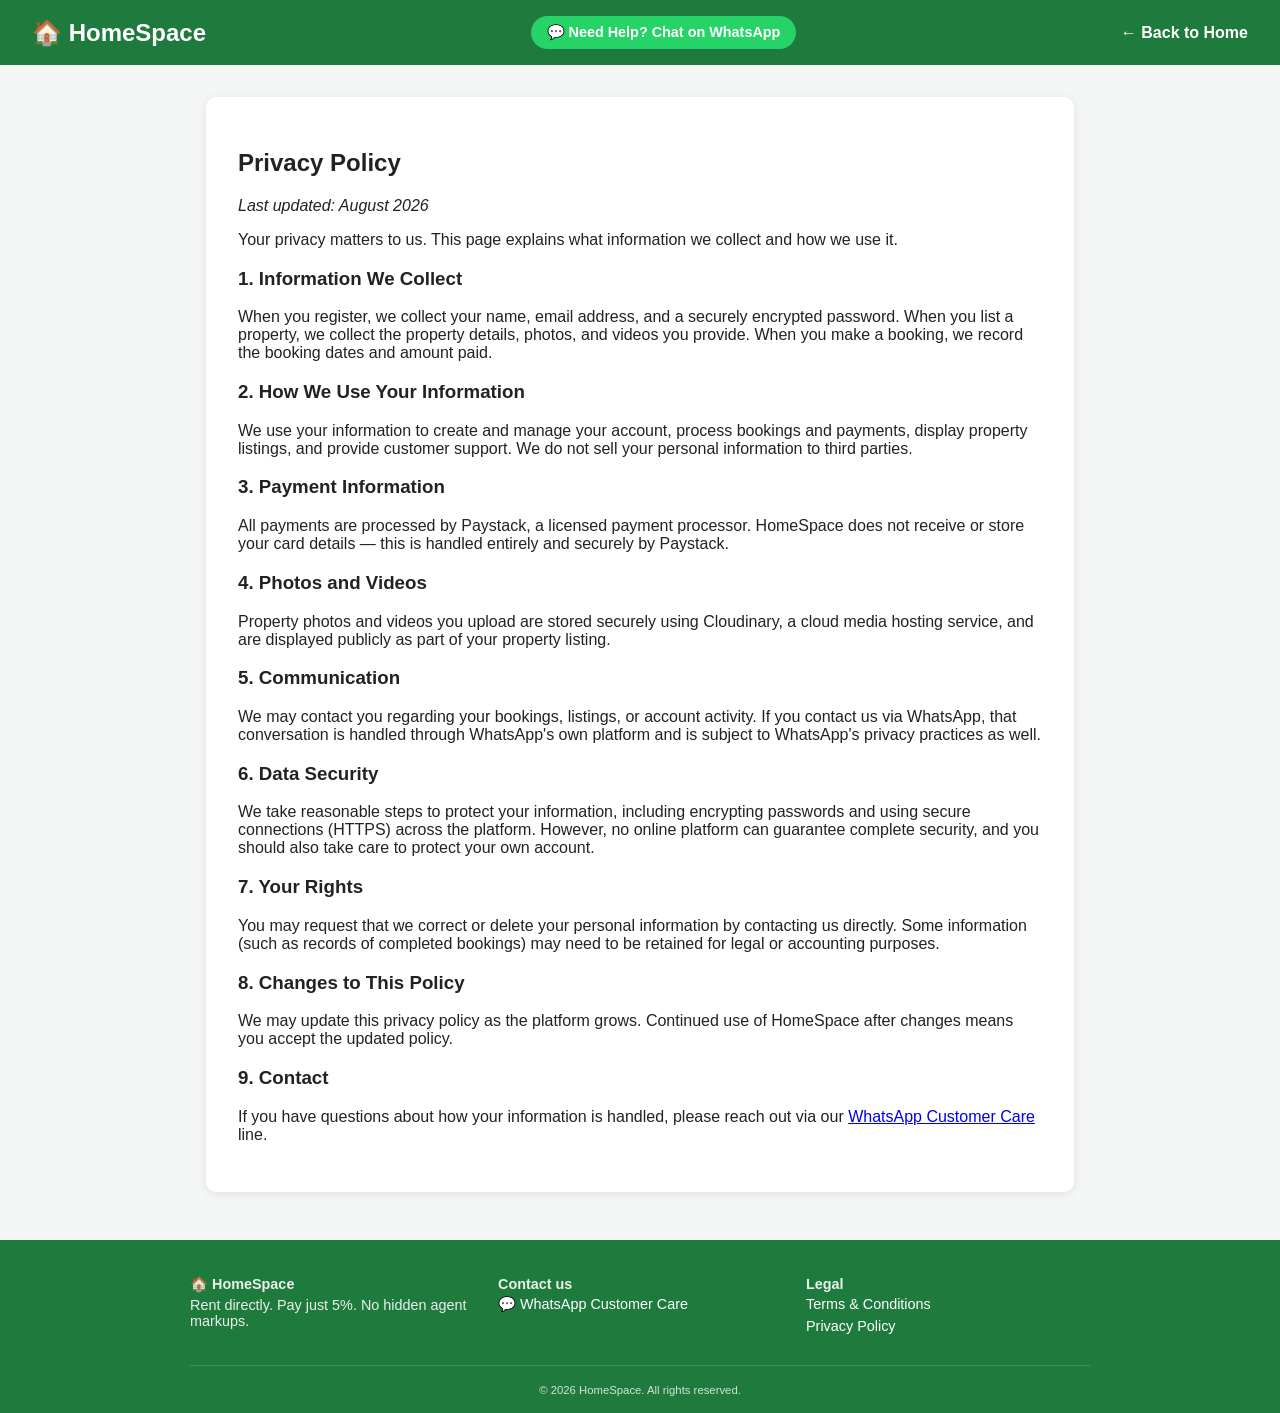
==== frontend/privacy.html @ 70b1d39e "Add privacy, terms,edit setup" ====
<!DOCTYPE html>
<html lang="en">
<head>
  <meta charset="UTF-8">
  <meta name="viewport" content="width=device-width, initial-scale=1.0">
  <title>Privacy Policy - HomeSpace</title>
  <link rel="stylesheet" href="style.css">
</head>
<body>

  <header>
    <h1>🏠 HomeSpace</h1>
    <a href="https://wa.me/2348153191672" target="_blank" class="whatsapp-help-btn">
      💬 Need Help? Chat on WhatsApp
    </a>
    <nav id="nav-auth">
      <a href="index.html" style="color: white; text-decoration: none; font-weight: 600;">← Back to Home</a>
    </nav>
  </header>

  <main>
    <section style="background: white; padding: 2rem; border-radius: 10px; box-shadow: 0 2px 8px rgba(0,0,0,0.08);">
      <h2>Privacy Policy</h2>
      <p><em>Last updated: August 2026</em></p>

      <p>Your privacy matters to us. This page explains what information we collect and how we use it.</p>

      <h3>1. Information We Collect</h3>
      <p>When you register, we collect your name, email address, and a securely encrypted password. When you list a property, we collect the property details, photos, and videos you provide. When you make a booking, we record the booking dates and amount paid.</p>

      <h3>2. How We Use Your Information</h3>
      <p>We use your information to create and manage your account, process bookings and payments, display property listings, and provide customer support. We do not sell your personal information to third parties.</p>

      <h3>3. Payment Information</h3>
      <p>All payments are processed by Paystack, a licensed payment processor. HomeSpace does not receive or store your card details — this is handled entirely and securely by Paystack.</p>

      <h3>4. Photos and Videos</h3>
      <p>Property photos and videos you upload are stored securely using Cloudinary, a cloud media hosting service, and are displayed publicly as part of your property listing.</p>

      <h3>5. Communication</h3>
      <p>We may contact you regarding your bookings, listings, or account activity. If you contact us via WhatsApp, that conversation is handled through WhatsApp's own platform and is subject to WhatsApp's privacy practices as well.</p>

      <h3>6. Data Security</h3>
      <p>We take reasonable steps to protect your information, including encrypting passwords and using secure connections (HTTPS) across the platform. However, no online platform can guarantee complete security, and you should also take care to protect your own account.</p>

      <h3>7. Your Rights</h3>
      <p>You may request that we correct or delete your personal information by contacting us directly. Some information (such as records of completed bookings) may need to be retained for legal or accounting purposes.</p>

      <h3>8. Changes to This Policy</h3>
      <p>We may update this privacy policy as the platform grows. Continued use of HomeSpace after changes means you accept the updated policy.</p>

      <h3>9. Contact</h3>
      <p>If you have questions about how your information is handled, please reach out via our <a href="https://wa.me/2348153191672" target="_blank">WhatsApp Customer Care</a> line.</p>
    </section>
  </main>

  <footer>
    <div class="footer-content">
      <div class="footer-section">
        <p class="footer-title">🏠 HomeSpace</p>
        <p>Rent directly. Pay just 5%. No hidden agent markups.</p>
      </div>
      <div class="footer-section">
        <p class="footer-title">Contact us</p>
        <a href="https://wa.me/2348153191672" target="_blank" class="footer-link">💬 WhatsApp Customer Care</a>
      </div>
      <div class="footer-section">
        <p class="footer-title">Legal</p>
        <a href="terms.html" class="footer-link">Terms & Conditions</a>
        <a href="privacy.html" class="footer-link">Privacy Policy</a>
      </div>
    </div>
    <div class="footer-bottom">
      <small>&copy; 2026 HomeSpace. All rights reserved.</small>
    </div>
  </footer>

</body>
</html>
---- frontend/style.css ----
* {
  box-sizing: border-box;
}

body {
  font-family: 'Segoe UI', Tahoma, sans-serif;
  margin: 0;
  background-color: #f4f6f5;
  color: #222;
}

header {
  background: #1f7a3d;
  color: white;
  padding: 1rem 2rem;
  display: flex;
  justify-content: space-between;
  align-items: center;
  gap: 1rem;
  flex-wrap: wrap;
}

header h1 {
  margin: 0;
  font-size: 1.5rem;
}

nav button {
  background: white;
  color: #1f7a3d;
  border: none;
  padding: 0.5rem 1rem;
  margin-left: 0.5rem;
  border-radius: 6px;
  cursor: pointer;
  font-weight: 600;
}

nav button:hover {
  background: #eee;
}

#welcome-message {
  margin-right: 1rem;
  font-weight: 500;
}

main {
  max-width: 900px;
  margin: 2rem auto;
  padding: 0 1rem;
}

.hidden {
  display: none !important;
}

.auth-section, #create-property-section {
  background: white;
  padding: 1.5rem;
  border-radius: 10px;
  box-shadow: 0 2px 8px rgba(0,0,0,0.08);
  margin-bottom: 1.5rem;
  max-width: 400px;
}

form {
  display: flex;
  flex-direction: column;
  gap: 0.75rem;
}

input, select, textarea, button[type="submit"] {
  padding: 0.6rem;
  border-radius: 6px;
  border: 1px solid #ccc;
  font-size: 1rem;
}

textarea {
  min-height: 80px;
  resize: vertical;
}

button[type="submit"] {
  background: #1f7a3d;
  color: white;
  border: none;
  font-weight: 600;
  cursor: pointer;
}

button[type="submit"]:hover {
  background: #16602e;
}

.message {
  margin-top: 0.5rem;
  font-size: 0.9rem;
}

.message.success {
  color: #1f7a3d;
}

.message.error {
  color: #c0392b;
}

.filters {
  display: flex;
  gap: 0.5rem;
  margin-bottom: 1rem;
}

.filters input {
  flex: 1;
}

.filters button {
  background: #1f7a3d;
  color: white;
  border: none;
  padding: 0.6rem 1.2rem;
  border-radius: 6px;
  cursor: pointer;
}

.properties-grid {
  display: grid;
  grid-template-columns: repeat(auto-fill, minmax(250px, 1fr));
  gap: 1rem;
}

.property-card {
  background: white;
  border-radius: 10px;
  padding: 1rem;
  box-shadow: 0 2px 8px rgba(0,0,0,0.08);
}

.property-card h3 {
  margin: 0 0 0.5rem;
  font-size: 1.1rem;
}

.property-card .location {
  color: #666;
  font-size: 0.9rem;
  margin-bottom: 0.5rem;
}

.property-card .price {
  font-weight: 700;
  color: #1f7a3d;
  margin-bottom: 0.75rem;
}

.property-card button {
  background: #1f7a3d;
  color: white;
  border: none;
  padding: 0.5rem 1rem;
  border-radius: 6px;
  cursor: pointer;
  width: 100%;
}

#admin-section {
  background: white;
  padding: 1.5rem;
  border-radius: 10px;
  box-shadow: 0 2px 8px rgba(0,0,0,0.08);
  margin-bottom: 1.5rem;
}

.admin-table {
  width: 100%;
  border-collapse: collapse;
  margin-top: 1rem;
}

.admin-table th, .admin-table td {
  text-align: left;
  padding: 0.6rem;
  border-bottom: 1px solid #eee;
  font-size: 0.9rem;
}

.admin-table th {
  background: #f4f6f5;
  font-weight: 600;
}

.admin-table button {
  background: #c0392b;
  color: white;
  border: none;
  padding: 0.4rem 0.8rem;
  border-radius: 6px;
  cursor: pointer;
  font-size: 0.85rem;
}

.admin-table button:hover {
  background: #a5281c;
}

.property-gallery {
  display: grid;
  grid-template-columns: repeat(2, 1fr);
  gap: 4px;
  margin-bottom: 0.75rem;
  border-radius: 8px;
  overflow: hidden;
}

.property-gallery img {
  width: 100%;
  height: 80px;
  object-fit: cover;
}

.video-link {
  display: inline-block;
  margin-bottom: 0.75rem;
  color: #1f7a3d;
  font-weight: 600;
  text-decoration: none;
  font-size: 0.9rem;
}

.video-link:hover {
  text-decoration: underline;
}

.whatsapp-help-btn {
  background: #25D366;
  color: white;
  padding: 0.5rem 1rem;
  border-radius: 20px;
  text-decoration: none;
  font-weight: 600;
  font-size: 0.9rem;
  white-space: nowrap;
}

.whatsapp-help-btn:hover {
  background: #1ea952;
}

.hero-banner {
  background: linear-gradient(135deg, #1f7a3d, #16602e);
  color: white;
  text-align: center;
  padding: 2rem 1rem;
}

.hero-banner h2 {
  margin: 0 0 0.5rem;
  font-size: 1.8rem;
}

.hero-banner h3 {
  margin: 0;
  font-size: 1rem;
  max-width: 500px;
  margin: 0 auto;
  opacity: 0.95;
}

.landlord-tools-grid {
  display: grid;
  grid-template-columns: 1fr;
  gap: 1rem;
  margin-bottom: 1.5rem;
}

@media (min-width: 900px) {
  .landlord-tools-grid {
    grid-template-columns: repeat(3, 1fr);
  }
}

footer {
  background: #1f7a3d;
  color: white;
  margin-top: 3rem;
  padding: 2rem 1rem 1rem;
}

.footer-content {
  max-width: 900px;
  margin: 0 auto;
  display: grid;
  grid-template-columns: 1fr;
  gap: 1.5rem;
}

@media (min-width: 700px) {
  .footer-content {
    grid-template-columns: repeat(3, 1fr);
  }
}

.footer-title {
  font-weight: 700;
  margin-bottom: 0.5rem;
}

.footer-section p {
  margin: 0.25rem 0;
  font-size: 0.9rem;
  opacity: 0.9;
}

.footer-link {
  color: white;
  text-decoration: none;
  display: block;
  margin-bottom: 0.4rem;
  font-size: 0.9rem;
}

.footer-link:hover {
  text-decoration: underline;
}

.footer-social {
  display: flex;
  flex-direction: column;
  gap: 0.3rem;
}

.footer-bottom {
  max-width: 900px;
  margin: 1.5rem auto 0;
  padding-top: 1rem;
  border-top: 1px solid rgba(255,255,255,0.2);
  text-align: center;
  font-size: 0.85rem;
  opacity: 0.8;
}

.contact-seller-btn {
  display: block;
  text-align: center;
  background: #25D366;
  color: white;
  padding: 0.6rem;
  border-radius: 6px;
  text-decoration: none;
  font-weight: 600;
  width: 100%;
}

.contact-seller-btn:hover {
  background: #1ea952;
}

.edit-btn {
  background: #f0ad4e;
  color: white;
  border: none;
  padding: 0.5rem 1rem;
  border-radius: 6px;
  cursor: pointer;
  width: 100%;
  margin-top: 0.5rem;
  font-weight: 600;
}

.edit-btn:hover {
  background: #d99a3e;
}
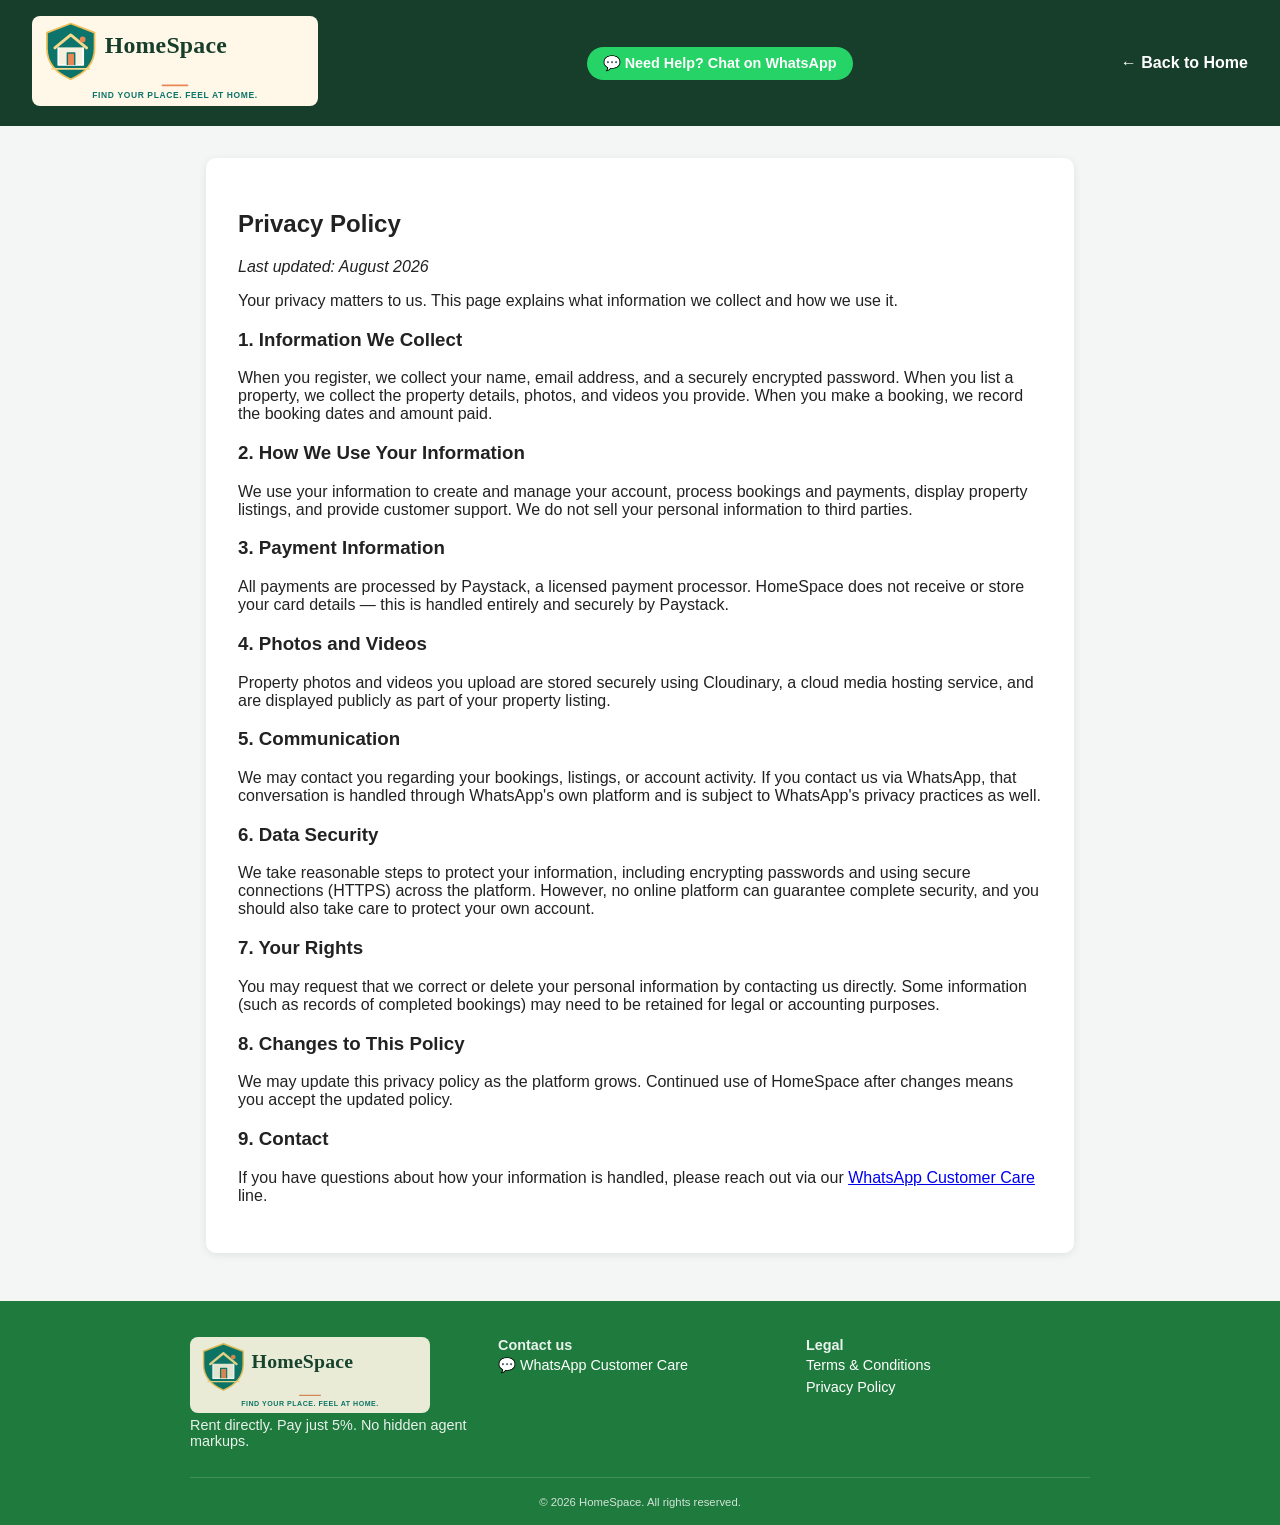
==== commit 1439a858: "all changes" ====
--- a/frontend/privacy.html
+++ b/frontend/privacy.html
@@ -5,11 +5,16 @@
   <meta name="viewport" content="width=device-width, initial-scale=1.0">
   <title>Privacy Policy - HomeSpace</title>
   <link rel="stylesheet" href="style.css">
+  <link rel="icon" href="brand-mark.svg" type="image/svg+xml">
 </head>
 <body>
 
   <header>
-    <h1>🏠 HomeSpace</h1>
+    <h1 class="brand-heading">
+      <a class="brand-link" href="/" aria-label="HomeSpace home">
+        <img class="brand-mark" src="brand-logo.svg" alt="HomeSpace — Find your place. Feel at home.">
+      </a>
+    </h1>
     <a href="https://wa.me/2348153191672" target="_blank" class="whatsapp-help-btn">
       💬 Need Help? Chat on WhatsApp
     </a>
@@ -57,7 +62,9 @@
   <footer>
     <div class="footer-content">
       <div class="footer-section">
-        <p class="footer-title">🏠 HomeSpace</p>
+        <p class="footer-title footer-brand">
+          <img class="brand-mark" src="brand-logo.svg" alt="HomeSpace — Find your place. Feel at home.">
+        </p>
         <p>Rent directly. Pay just 5%. No hidden agent markups.</p>
       </div>
       <div class="footer-section">
--- a/frontend/style.css
+++ b/frontend/style.css
@@ -10,7 +10,7 @@
 }
 
 header {
-  background: #1f7a3d;
+  background: #173d2b;
   color: white;
   padding: 1rem 2rem;
   display: flex;
@@ -22,7 +22,36 @@
 
 header h1 {
   margin: 0;
-  font-size: 1.5rem;
+  font-size: 1.65rem;
+}
+
+.brand-link {
+  display: inline-flex;
+  align-items: center;
+  padding: 0.2rem 0.45rem;
+  border-radius: 8px;
+  background: #fff8e8;
+  color: inherit;
+  text-decoration: none;
+}
+
+.brand-mark {
+  display: block;
+  width: 17rem;
+  height: auto;
+  flex: 0 0 auto;
+}
+
+.footer-brand {
+  display: block;
+}
+
+.footer-brand img {
+  width: 15rem;
+  max-width: 100%;
+  padding: 0.2rem 0.45rem;
+  border-radius: 8px;
+  background: #fff8e8;
 }
 
 nav button {
@@ -53,6 +82,34 @@
 
 .hidden {
   display: none !important;
+}
+
+.verification-page {
+  max-width: 520px;
+  margin: 3rem auto;
+  padding: 0 1rem;
+}
+
+.verification-page section {
+  padding: 1.5rem;
+  border-left: 4px solid #1f7a3d;
+  background: white;
+}
+
+.verification-page button {
+  padding: 0.65rem 1rem;
+  border: 0;
+  border-radius: 5px;
+  background: #1f7a3d;
+  color: white;
+  font-weight: 600;
+  cursor: pointer;
+}
+
+.verification-page a {
+  display: inline-block;
+  margin-left: 0.75rem;
+  color: #16602e;
 }
 
 .auth-section, #create-property-section {
@@ -111,10 +168,16 @@
   display: flex;
   gap: 0.5rem;
   margin-bottom: 1rem;
+  flex-wrap: wrap;
 }
 
 .filters input {
   flex: 1;
+  min-width: 130px;
+}
+
+.filters select {
+  min-width: 145px;
 }
 
 .filters button {
@@ -144,6 +207,15 @@
   font-size: 1.1rem;
 }
 
+.property-title-link {
+  color: inherit;
+  text-decoration: none;
+}
+
+.property-title-link:hover {
+  text-decoration: underline;
+}
+
 .property-card .location {
   color: #666;
   font-size: 0.9rem;
@@ -154,6 +226,160 @@
   font-weight: 700;
   color: #1f7a3d;
   margin-bottom: 0.75rem;
+}
+
+.verification-badges {
+  display: flex;
+  flex-wrap: wrap;
+  gap: 0.35rem;
+  list-style: none;
+  margin: 0.5rem 0;
+  padding: 0;
+}
+
+.verification-badges li {
+  border: 1px solid #9bc8a7;
+  border-radius: 4px;
+  color: #205f34;
+  font-size: 0.78rem;
+  padding: 0.2rem 0.45rem;
+}
+
+.verification-badges li.not-verified {
+  border-color: #d8b1aa;
+  color: #7d3328;
+  background: #fff6f4;
+}
+
+.verification-badges li.verified {
+  border-color: #9bc8a7;
+  color: #205f34;
+  background: #f3faf4;
+}
+
+.listing-facts {
+  display: flex;
+  flex-wrap: wrap;
+  gap: 0.4rem;
+  list-style: none;
+  padding: 0;
+  margin: 0.5rem 0 0.75rem;
+}
+
+.listing-facts li {
+  padding: 0.2rem 0.5rem;
+  border-radius: 999px;
+  background: #eef4f0;
+  color: #294c38;
+  font-size: 0.82rem;
+}
+
+.property-map {
+  height: 360px;
+  margin: 1rem 0;
+  border: 1px solid #d9dfda;
+  border-radius: 10px;
+  z-index: 0;
+}
+
+.property-map-message {
+  color: #59635d;
+  font-size: 0.9rem;
+}
+
+.favorite-btn,
+.report-btn {
+  margin-top: 0.45rem;
+  padding: 0.55rem 0.8rem;
+  border: 1px solid #b7c7bc;
+  border-radius: 6px;
+  background: white;
+  color: #173d2b;
+  cursor: pointer;
+}
+
+.favorite-btn.is-favorite {
+  border-color: #b95455;
+  color: #9b3034;
+  background: #fff5f5;
+}
+
+.report-btn {
+  border-color: #d8b1aa;
+  color: #7d3328;
+}
+
+#my-favorites-section,
+#property-qa-section {
+  margin-top: 2rem;
+}
+
+#property-qa-section,
+#report-property-dialog {
+  padding: 1.5rem;
+  border: 0;
+  border-radius: 10px;
+  background: white;
+  box-shadow: 0 2px 8px rgba(0, 0, 0, 0.08);
+}
+
+#property-qa-form {
+  max-width: 520px;
+}
+
+#property-qa-answer {
+  white-space: pre-wrap;
+}
+
+#report-property-dialog {
+  width: min(100% - 2rem, 520px);
+  color: #222;
+}
+
+#report-property-dialog::backdrop {
+  background: rgba(14, 30, 20, 0.58);
+}
+
+.report-reasons {
+  text-transform: capitalize;
+}
+
+.property-updated {
+  color: #59635d;
+  font-size: 0.85rem;
+}
+
+.property-trust {
+  border-top: 1px solid #dfe6e1;
+  border-bottom: 1px solid #dfe6e1;
+  margin: 1.25rem 0;
+  padding: 0.75rem 0;
+}
+
+.property-trust h2 {
+  font-size: 1.1rem;
+}
+
+.property-trust ul {
+  display: grid;
+  gap: 0.4rem;
+  list-style: none;
+  margin: 0;
+  padding: 0;
+}
+
+.property-trust li {
+  color: #35423a;
+}
+
+.property-trust li.verified {
+  color: #205f34;
+  font-weight: 600;
+}
+
+.property-trust li.not-verified {
+  color: #8a3d31;
+  font-weight: 600;
 }
 
 .property-card button {
@@ -232,6 +458,28 @@
 
 .video-link:hover {
   text-decoration: underline;
+}
+
+.property-video-item {
+  display: flex;
+  align-items: center;
+  justify-content: space-between;
+  gap: 0.75rem;
+}
+
+.property-video-item .video-link {
+  margin-bottom: 0.5rem;
+}
+
+.video-delete-button {
+  flex: 0 0 auto;
+  margin-bottom: 0.5rem;
+  padding: 0.25rem 0.5rem;
+  border: 1px solid #c0392b;
+  border-radius: 4px;
+  background: white;
+  color: #a5281c;
+  cursor: pointer;
 }
 
 .whatsapp-help-btn {
@@ -358,6 +606,150 @@
   background: #1ea952;
 }
 
+.property-detail-page {
+  max-width: 900px;
+  margin: 2rem auto;
+  padding: 0 1rem;
+}
+
+.property-detail-page nav {
+  margin-bottom: 1.5rem;
+  color: #56625a;
+}
+
+.property-detail-page h1 {
+  margin-bottom: 0.5rem;
+}
+
+.property-detail-type {
+  color: #1f7a3d;
+  font-weight: 700;
+}
+
+.property-detail-location {
+  color: #59645c;
+}
+
+.property-detail-price {
+  font-size: 1.25rem;
+  font-weight: 700;
+}
+
+.property-detail-gallery {
+  display: grid;
+  grid-template-columns: repeat(auto-fit, minmax(180px, 1fr));
+  gap: 0.75rem;
+  margin: 1.5rem 0;
+}
+
+.property-detail-gallery img {
+  width: 100%;
+  aspect-ratio: 4 / 3;
+  object-fit: cover;
+  border-radius: 6px;
+}
+
+#my-bookings-section {
+  margin-top: 2rem;
+}
+
+.guest-booking {
+  display: flex;
+  justify-content: space-between;
+  align-items: center;
+  gap: 1rem;
+  padding: 1rem 0;
+  border-bottom: 1px solid #d9dfda;
+}
+
+.guest-booking h3,
+.guest-booking p {
+  margin: 0 0 0.35rem;
+}
+
+.guest-booking-status {
+  display: grid;
+  gap: 0.4rem;
+  justify-items: end;
+  text-transform: capitalize;
+}
+
+.guest-booking-status button {
+  padding: 0.5rem 0.8rem;
+  border: 0;
+  border-radius: 5px;
+  background: #1f7a3d;
+  color: white;
+  cursor: pointer;
+}
+
+.booking-dialog {
+  width: min(100% - 2rem, 480px);
+  border: 0;
+  border-radius: 8px;
+  padding: 1.5rem;
+  color: #222;
+  box-shadow: 0 12px 40px rgba(0, 0, 0, 0.25);
+}
+
+.booking-dialog::backdrop {
+  background: rgba(14, 30, 20, 0.58);
+}
+
+.booking-dialog-header {
+  display: flex;
+  align-items: flex-start;
+  justify-content: space-between;
+  gap: 1rem;
+}
+
+.booking-dialog-header h2 {
+  margin: 0;
+  overflow-wrap: anywhere;
+}
+
+.booking-dialog-header button {
+  flex: 0 0 2.25rem;
+  width: 2.25rem;
+  height: 2.25rem;
+  border: 1px solid #ccd4ce;
+  border-radius: 50%;
+  background: white;
+  font-size: 1.4rem;
+  cursor: pointer;
+}
+
+.booking-dialog > p {
+  color: #5a665d;
+}
+
+.booking-dialog form label {
+  font-weight: 600;
+}
+
+#booking-quote {
+  margin: 0.25rem 0;
+  padding: 0.85rem;
+  border-left: 3px solid #1f7a3d;
+  background: #f3f7f3;
+  line-height: 1.65;
+  white-space: pre-line;
+}
+
+@media (max-width: 600px) {
+  .filters > * {
+    flex: 1 1 100%;
+  }
+
+  .guest-booking {
+    align-items: flex-start;
+  }
+
+  .guest-booking-status {
+    text-align: right;
+  }
+}
+
 .edit-btn {
   background: #f0ad4e;
   color: white;
@@ -372,4 +764,50 @@
 
 .edit-btn:hover {
   background: #d99a3e;
+}
+
+.delete-btn {
+  background: #c0392b;
+  color: white;
+  border: none;
+  padding: 0.5rem 1rem;
+  border-radius: 6px;
+  cursor: pointer;
+  width: 100%;
+  margin-top: 0.5rem;
+  font-weight: 600;
+}
+
+.delete-btn:hover {
+  background: #a5281c;
+}
+
+.property-rating {
+  margin: -0.35rem 0 0.75rem;
+  color: #9a6500;
+  font-weight: 700;
+}
+
+.property-rating span {
+  color: #606b63;
+  font-size: 0.85rem;
+  font-weight: 400;
+}
+
+.review-form {
+  width: min(100%, 280px);
+  margin-top: 0.5rem;
+  text-align: left;
+}
+
+.review-form textarea {
+  min-height: 72px;
+}
+
+.negotiable-badge {
+  display: inline-block;
+  margin: -0.35rem 0 0.75rem;
+  color: #16602e;
+  font-size: 0.9rem;
+  font-weight: 600;
 }
